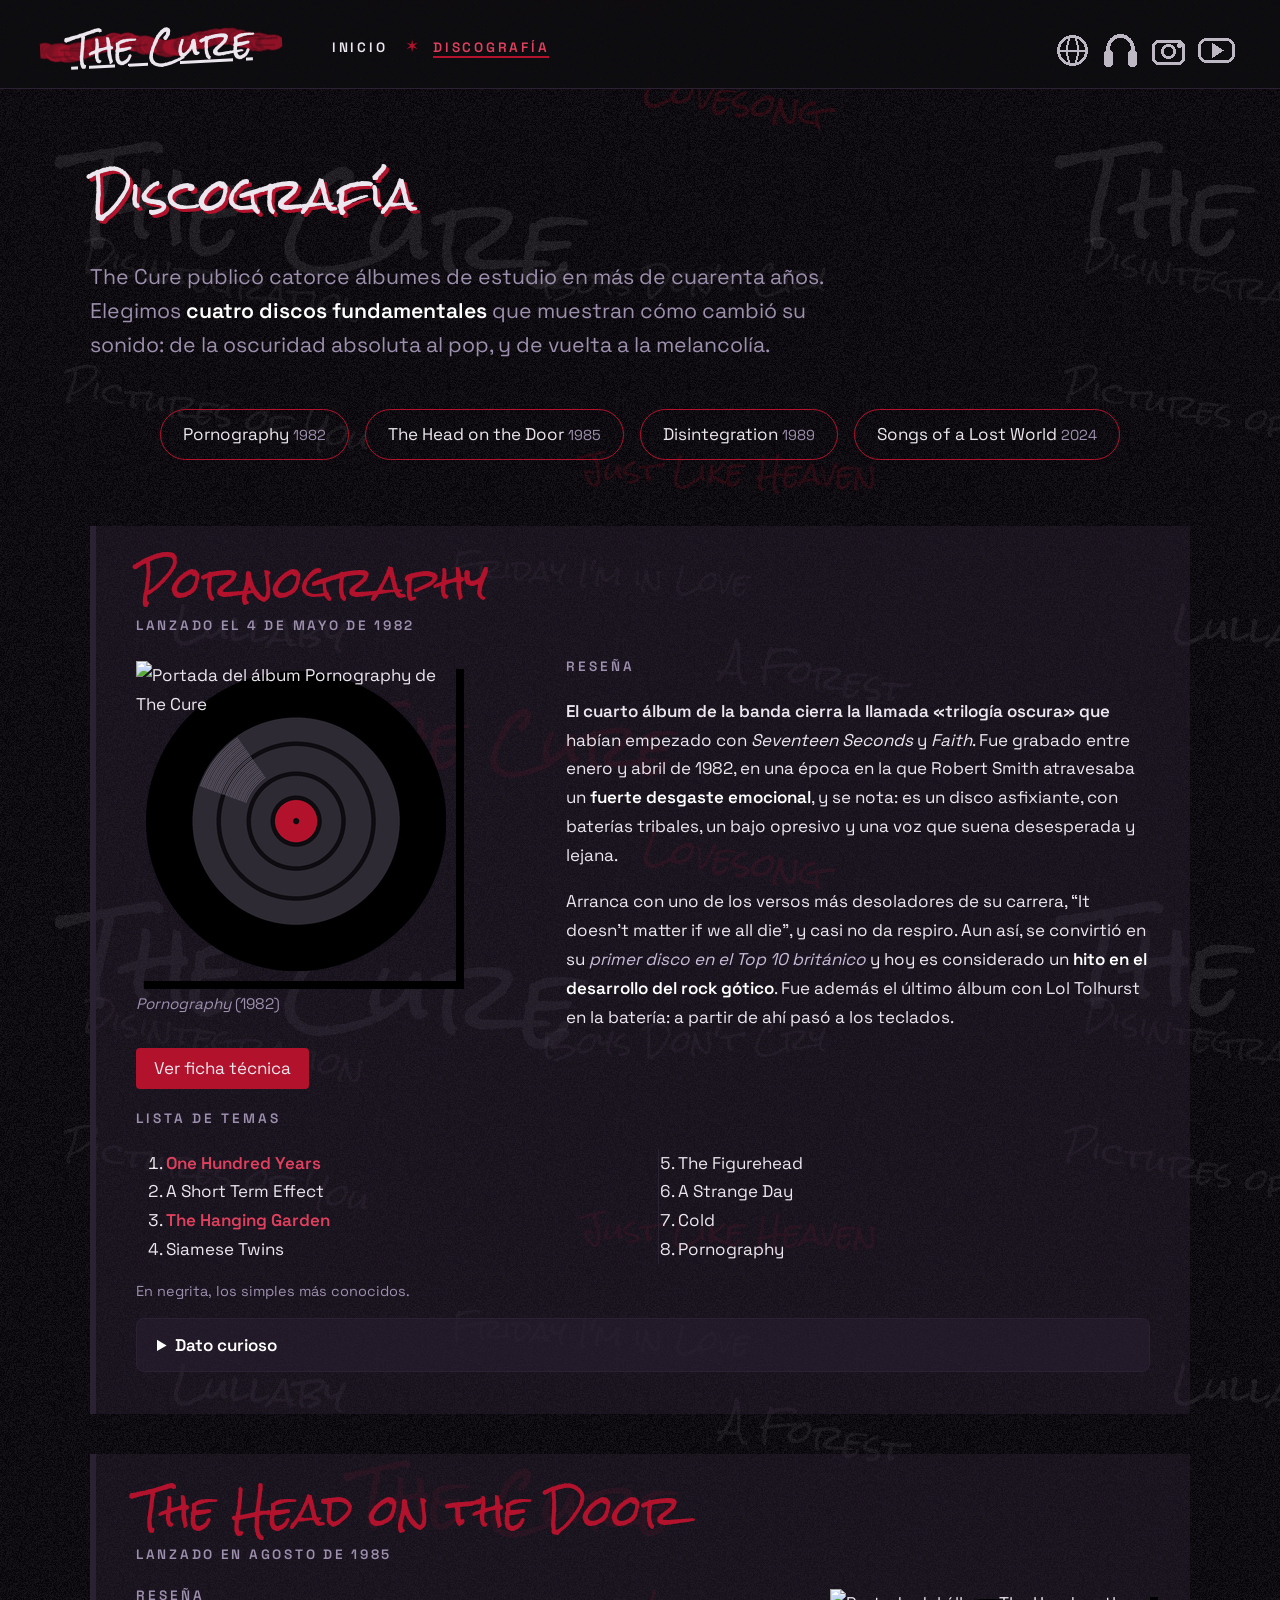
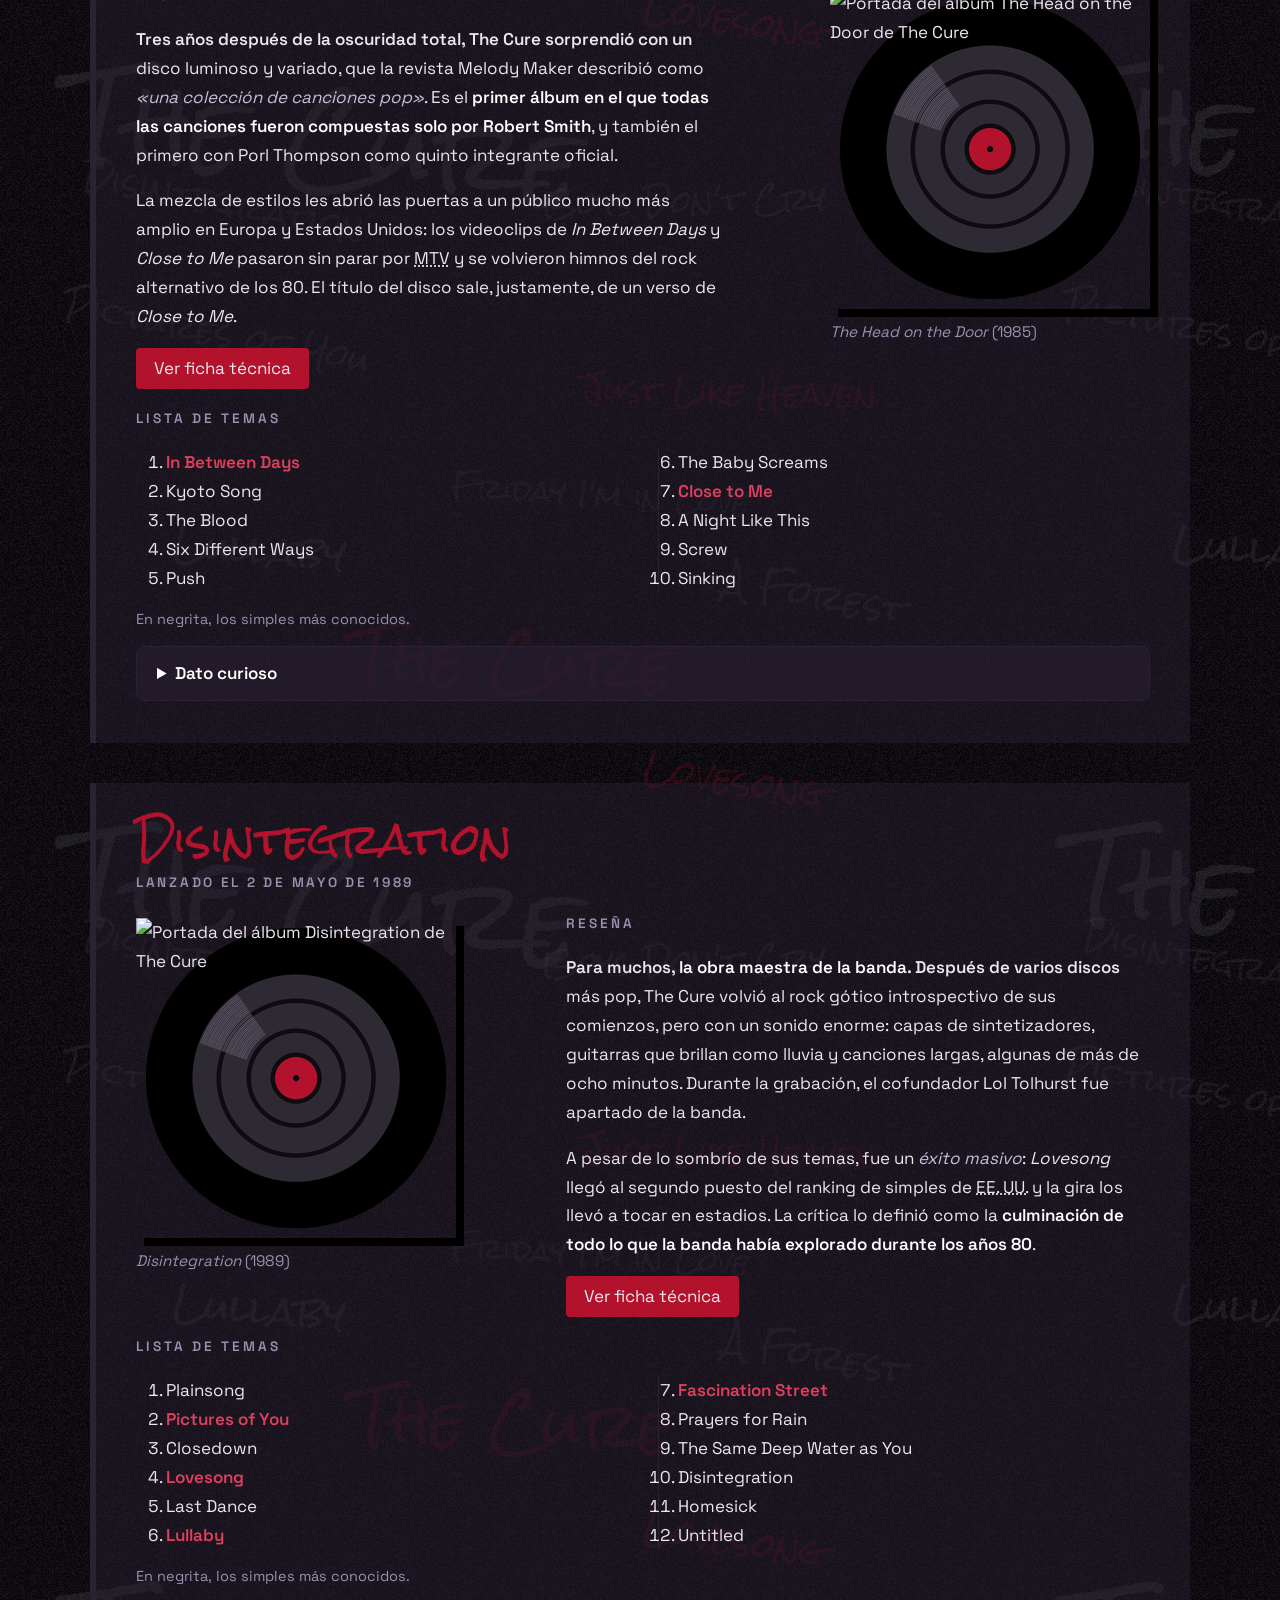
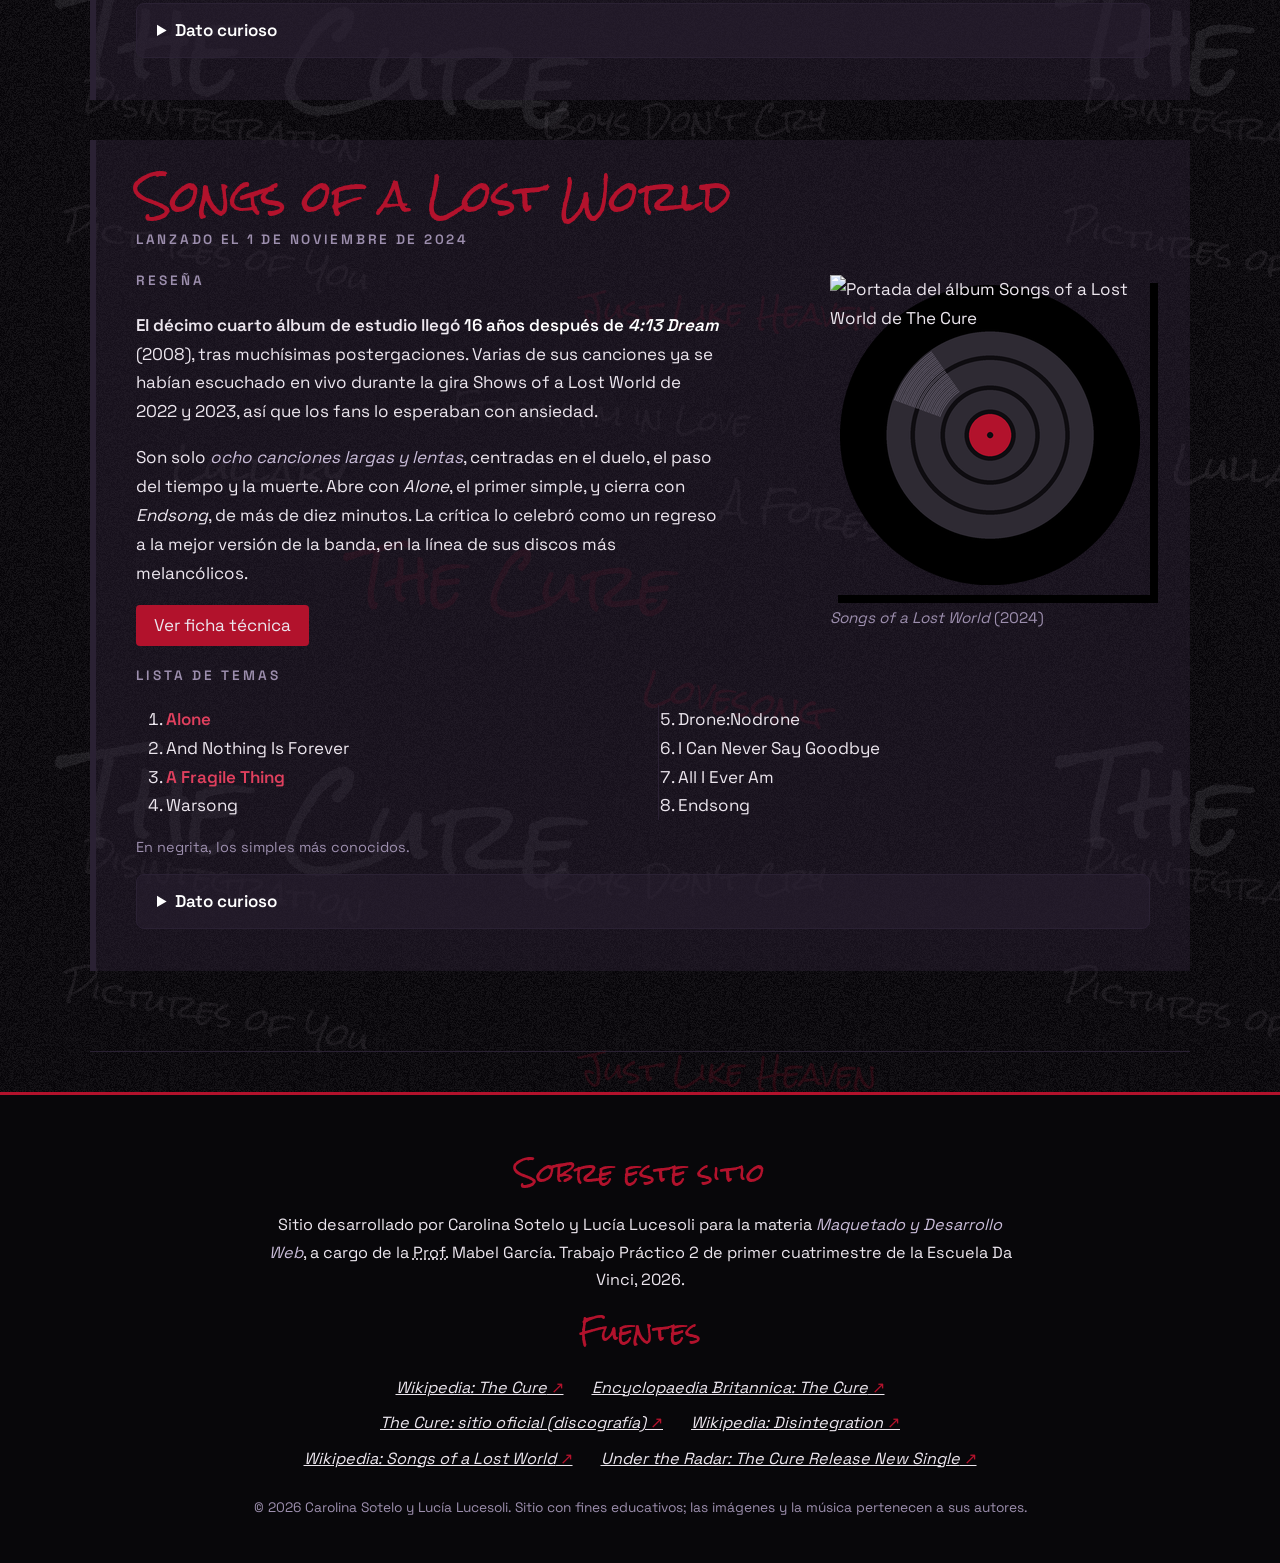
==== discografia.html @ 3499bd8f "Add files via upload" ====
<!DOCTYPE html>
<html lang="es">

<head>
	<meta charset="UTF-8">
	<meta name="viewport" content="width=device-width, initial-scale=1.0">
	<meta name="description"
		content="Discografía de The Cure: Pornography, The Head on the Door, Disintegration y Songs of a Lost World, con reseñas, temas y fichas técnicas.">
	<title>The Cure | Discografía</title>
	<link rel="stylesheet" href="css/estilos.css">
</head>

<body>
	<!-- Encabezado: logo, menú y redes -->
	<header id="encabezado">
		<h1><span lang="en"><a href="index.html">The Cure</a></span></h1>
		<nav>
			<ul>
				<li><a href="index.html">Inicio</a></li>
				<li><a href="discografia.html" class="activo">Discografía</a></li>
			</ul>
		</nav>
		<ul class="redes">
			<li><a href="https://www.thecure.com/" target="_blank" title="Sitio oficial de The Cure">Sitio oficial</a>
			</li>
			<li><a href="https://open.spotify.com/artist/7bu3H8JO7d0UbMoVzbo70s" target="_blank"
					title="The Cure en Spotify">Spotify</a></li>
			<li><a href="https://www.instagram.com/thecure/" target="_blank" title="The Cure en Instagram">Instagram</a>
			</li>
			<li><a href="https://www.youtube.com/@thecure" target="_blank" title="The Cure en YouTube">YouTube</a></li>
		</ul>
	</header>

	<main>
		<section id="discografia">
			<h2>Discografía</h2>
			<p class="bajada"><span lang="en">The Cure</span> publicó catorce álbumes de estudio en más de cuarenta
				años. Elegimos <strong>cuatro discos fundamentales</strong> que muestran cómo cambió su sonido: de la
				oscuridad absoluta al pop, y de vuelta a la melancolía.</p>
			<!-- Menú de anclas a cada disco -->
			<nav class="menu-discos">
				<ul>
					<li><a href="#pornography"><span lang="en">Pornography</span> <span class="anio">1982</span></a>
					</li>
					<li><a href="#head-on-the-door"><span lang="en">The Head on the Door</span> <span
								class="anio">1985</span></a></li>
					<li><a href="#disintegration"><span lang="en">Disintegration</span> <span
								class="anio">1989</span></a></li>
					<li><a href="#songs-of-a-lost-world"><span lang="en">Songs of a Lost World</span> <span
								class="anio">2024</span></a></li>
				</ul>
			</nav>
			<!-- Disco: Pornography -->
			<article id="pornography" class="disco">
				<h3 lang="en">Pornography</h3>
				<p class="lanzamiento">Lanzado el 4 de mayo de 1982</p>
				<figure class="portada">
					<img src="" width="320" height="320" alt="Portada del álbum Pornography de The Cure">
					<figcaption><cite lang="en">Pornography</cite> (1982)</figcaption>
				</figure>
				<section class="resena">
					<h4>Reseña</h4>
					<p>El cuarto álbum de la banda cierra la llamada «trilogía oscura» que habían empezado con <cite
							lang="en">Seventeen Seconds</cite> y <cite lang="en">Faith</cite>. Fue grabado entre enero y
						abril de 1982, en una época en la que Robert Smith atravesaba un <strong>fuerte desgaste
							emocional</strong>, y se nota: es un disco asfixiante, con baterías tribales, un bajo
						opresivo y una voz que suena desesperada y lejana.</p>
					<p>Arranca con uno de los versos más desoladores de su carrera, <q lang="en">It doesn't matter if we
							all die</q>, y casi no da respiro. Aun así, se convirtió en su <em>primer disco en el Top 10
							británico</em> y hoy es considerado un <strong>hito en el desarrollo del rock
							gótico</strong>. Fue además el último álbum con Lol Tolhurst en la batería: a partir de ahí
						pasó a los teclados.</p>
					<p class="ver-ficha"><a href="#ficha-pornography">Ver ficha técnica</a></p>
				</section>
				<section class="temas">
					<h4>Lista de temas</h4>
					<ol>
						<li lang="en"><strong>One Hundred Years</strong></li>
						<li lang="en">A Short Term Effect</li>
						<li lang="en"><strong>The Hanging Garden</strong></li>
						<li lang="en">Siamese Twins</li>
						<li lang="en">The Figurehead</li>
						<li lang="en">A Strange Day</li>
						<li lang="en">Cold</li>
						<li lang="en">Pornography</li>
					</ol>
					<p class="nota">En negrita, los simples más conocidos.</p>
				</section>
				<details>
					<summary>Dato curioso</summary>
					<p>El disco se presentó con el simple doble «The Hanging Garden» / «One Hundred Years», dos
						canciones que siguen siendo infaltables en sus shows.</p>
				</details>
				<div class="modal" id="ficha-pornography">
					<section class="modal-caja">
						<h4>Ficha técnica de <cite lang="en">Pornography</cite></h4>
						<dl>
							<dt>Lanzamiento</dt>
							<dd>4 de mayo de 1982</dd>
							<dt>Sello</dt>
							<dd>Fiction Records</dd>
							<dt>Producción</dt>
							<dd>Phil Thornalley y The Cure</dd>
							<dt>Grabación</dt>
							<dd>RAK Studios, Londres</dd>
							<dt>Duración</dt>
							<dd>43:30 minutos</dd>
							<dt>Repercusión</dt>
							<dd>Puesto 8 en el ranking de álbumes del <abbr title="United Kingdom" lang="en">UK</abbr>
							</dd>
						</dl>
						<p><a href="#pornography" class="cerrar" title="Cerrar ficha técnica">Cerrar</a></p>
					</section>
				</div>
			</article>
			<!-- Disco: The Head on the Door -->
			<article id="head-on-the-door" class="disco">
				<h3 lang="en">The Head on the Door</h3>
				<p class="lanzamiento">Lanzado en agosto de 1985</p>
				<figure class="portada">
					<img src="" width="320" height="320" alt="Portada del álbum The Head on the Door de The Cure">
					<figcaption><cite lang="en">The Head on the Door</cite> (1985)</figcaption>
				</figure>
				<section class="resena">
					<h4>Reseña</h4>
					<p>Tres años después de la oscuridad total, <span lang="en">The Cure</span> sorprendió con un disco
						luminoso y variado, que la revista <span lang="en">Melody Maker</span> describió como <em>«una
							colección de canciones pop»</em>. Es el <strong>primer álbum en el que todas las canciones
							fueron compuestas solo por Robert Smith</strong>, y también el primero con Porl Thompson
						como quinto integrante oficial.</p>
					<p>La mezcla de estilos les abrió las puertas a un público mucho más amplio en Europa y Estados
						Unidos: los videoclips de <cite lang="en">In Between Days</cite> y <cite lang="en">Close to
							Me</cite> pasaron sin parar por <abbr title="Music Television" lang="en">MTV</abbr> y se
						volvieron himnos del rock alternativo de los 80. El título del disco sale, justamente, de un
						verso de <cite lang="en">Close to Me</cite>.</p>
					<p class="ver-ficha"><a href="#ficha-head-on-the-door">Ver ficha técnica</a></p>
				</section>
				<section class="temas">
					<h4>Lista de temas</h4>
					<ol>
						<li lang="en"><strong>In Between Days</strong></li>
						<li lang="en">Kyoto Song</li>
						<li lang="en">The Blood</li>
						<li lang="en">Six Different Ways</li>
						<li lang="en">Push</li>
						<li lang="en">The Baby Screams</li>
						<li lang="en"><strong>Close to Me</strong></li>
						<li lang="en">A Night Like This</li>
						<li lang="en">Screw</li>
						<li lang="en">Sinking</li>
					</ol>
					<p class="nota">En negrita, los simples más conocidos.</p>
				</section>
				<details>
					<summary>Dato curioso</summary>
					<p>En «A Night Like This» se luce un solo de saxofón grabado por Ron Howe, de la banda Fools Dance.
					</p>
				</details>
				<div class="modal" id="ficha-head-on-the-door">
					<section class="modal-caja">
						<h4>Ficha técnica de <cite lang="en">The Head on the Door</cite></h4>
						<dl>
							<dt>Lanzamiento</dt>
							<dd>agosto de 1985</dd>
							<dt>Sello</dt>
							<dd>Fiction Records (<abbr title="United Kingdom" lang="en">UK</abbr>) / Elektra (<abbr
									title="Estados Unidos">EE. UU.</abbr>)</dd>
							<dt>Producción</dt>
							<dd>Robert Smith y David M. Allen</dd>
							<dt>Grabación</dt>
							<dd>Angel Recording Studios, Londres</dd>
							<dt>Duración</dt>
							<dd>37:46 minutos</dd>
							<dt>Repercusión</dt>
							<dd>Puesto 7 en el ranking de álbumes del <abbr title="United Kingdom" lang="en">UK</abbr>
							</dd>
						</dl>
						<p><a href="#head-on-the-door" class="cerrar" title="Cerrar ficha técnica">Cerrar</a></p>
					</section>
				</div>
			</article>
			<!-- Disco: Disintegration -->
			<article id="disintegration" class="disco">
				<h3 lang="en">Disintegration</h3>
				<p class="lanzamiento">Lanzado el 2 de mayo de 1989</p>
				<figure class="portada">
					<img src=" " width="320" height="320" alt="Portada del álbum Disintegration de The Cure">
					<figcaption><cite lang="en">Disintegration</cite> (1989)</figcaption>
				</figure>
				<section class="resena">
					<h4>Reseña</h4>
					<p>Para muchos, <strong>la obra maestra de la banda</strong>. Después de varios discos más pop,
						<span lang="en">The Cure</span> volvió al rock gótico introspectivo de sus comienzos, pero con
						un sonido enorme: capas de sintetizadores, guitarras que brillan como lluvia y canciones largas,
						algunas de más de ocho minutos. Durante la grabación, el cofundador Lol Tolhurst fue apartado de
						la banda.
					</p>
					<p>A pesar de lo sombrío de sus temas, fue un <em>éxito masivo</em>: <cite lang="en">Lovesong</cite>
						llegó al segundo puesto del ranking de simples de <abbr title="Estados Unidos">EE. UU.</abbr> y
						la gira los llevó a tocar en estadios. La crítica lo definió como la <strong>culminación de todo
							lo que la banda había explorado durante los años 80</strong>.</p>
					<p class="ver-ficha"><a href="#ficha-disintegration">Ver ficha técnica</a></p>
				</section>
				<section class="temas">
					<h4>Lista de temas</h4>
					<ol>
						<li lang="en">Plainsong</li>
						<li lang="en"><strong>Pictures of You</strong></li>
						<li lang="en">Closedown</li>
						<li lang="en"><strong>Lovesong</strong></li>
						<li lang="en">Last Dance</li>
						<li lang="en"><strong>Lullaby</strong></li>
						<li lang="en"><strong>Fascination Street</strong></li>
						<li lang="en">Prayers for Rain</li>
						<li lang="en">The Same Deep Water as You</li>
						<li lang="en">Disintegration</li>
						<li lang="en">Homesick</li>
						<li lang="en">Untitled</li>
					</ol>
					<p class="nota">En negrita, los simples más conocidos.</p>
				</section>
				<details>
					<summary>Dato curioso</summary>
					<p>En un capítulo de South Park, el personaje de Kyle le dice a Robert Smith que Disintegration es
						«el mejor disco de la historia».</p>
				</details>
				<div class="modal" id="ficha-disintegration">
					<section class="modal-caja">
						<h4>Ficha técnica de <cite lang="en">Disintegration</cite></h4>
						<dl>
							<dt>Lanzamiento</dt>
							<dd>2 de mayo de 1989</dd>
							<dt>Sello</dt>
							<dd>Fiction Records / Elektra</dd>
							<dt>Producción</dt>
							<dd>Robert Smith y David M. Allen</dd>
							<dt>Grabación</dt>
							<dd>Hookend Recording Studios, Checkendon (Oxfordshire)</dd>
							<dt>Duración</dt>
							<dd>71:45 minutos</dd>
							<dt>Repercusión</dt>
							<dd>Puesto 3 en el <abbr title="United Kingdom" lang="en">UK</abbr> y 12 en <abbr
									title="Estados Unidos">EE. UU.</abbr></dd>
						</dl>
						<p><a href="#disintegration" class="cerrar" title="Cerrar ficha técnica">Cerrar</a></p>
					</section>
				</div>
			</article>
			<!-- Disco: Songs of a Lost World -->
			<article id="songs-of-a-lost-world" class="disco">
				<h3 lang="en">Songs of a Lost World</h3>
				<p class="lanzamiento">Lanzado el 1 de noviembre de 2024</p>
				<figure class="portada">
					<img src=" " width="320" height="320" alt="Portada del álbum Songs of a Lost World de The Cure">
					<figcaption><cite lang="en">Songs of a Lost World</cite> (2024)</figcaption>
				</figure>
				<section class="resena">
					<h4>Reseña</h4>
					<p>El décimo cuarto álbum de estudio llegó <strong>16 años después de <cite lang="en">4:13
								Dream</cite></strong> (2008), tras muchísimas postergaciones. Varias de sus canciones ya
						se habían escuchado en vivo durante la gira <span lang="en">Shows of a Lost World</span> de 2022
						y 2023, así que los fans lo esperaban con ansiedad.</p>
					<p>Son solo <em>ocho canciones largas y lentas</em>, centradas en el duelo, el paso del tiempo y la
						muerte. Abre con <cite lang="en">Alone</cite>, el primer simple, y cierra con <cite
							lang="en">Endsong</cite>, de más de diez minutos. La crítica lo celebró como un regreso a la
						mejor versión de la banda, en la línea de sus discos más melancólicos.</p>
					<p class="ver-ficha"><a href="#ficha-songs-of-a-lost-world">Ver ficha técnica</a></p>
				</section>
				<section class="temas">
					<h4>Lista de temas</h4>
					<ol>
						<li lang="en"><strong>Alone</strong></li>
						<li lang="en">And Nothing Is Forever</li>
						<li lang="en"><strong>A Fragile Thing</strong></li>
						<li lang="en">Warsong</li>
						<li lang="en">Drone:Nodrone</li>
						<li lang="en">I Can Never Say Goodbye</li>
						<li lang="en">All I Ever Am</li>
						<li lang="en">Endsong</li>
					</ol>
					<p class="nota">En negrita, los simples más conocidos.</p>
				</section>
				<details>
					<summary>Dato curioso</summary>
					<p>La portada muestra «Bagatelle», una escultura de 1975 del artista esloveno Janez Pirnat, en un
						diseño de Andy Vella, colaborador histórico de la banda.</p>
				</details>
				<div class="modal" id="ficha-songs-of-a-lost-world">
					<section class="modal-caja">
						<h4>Ficha técnica de <cite lang="en">Songs of a Lost World</cite></h4>
						<dl>
							<dt>Lanzamiento</dt>
							<dd>1 de noviembre de 2024</dd>
							<dt>Sello</dt>
							<dd>Fiction / Polydor / Capitol</dd>
							<dt>Producción</dt>
							<dd>Robert Smith y Paul Corkett</dd>
							<dt>Grabación</dt>
							<dd>Rockfield Studios, Gales</dd>
							<dt>Duración</dt>
							<dd>49:22 minutos</dd>
							<dt>Repercusión</dt>
							<dd>Su primer disco de canciones nuevas en 16 años</dd>
						</dl>
						<p><a href="#songs-of-a-lost-world" class="cerrar" title="Cerrar ficha técnica">Cerrar</a></p>
					</section>
				</div>
			</article>
		</section>
	</main>

	<!-- Pie: créditos y fuentes -->
	<footer id="pie">
		<section class="creditos">
			<h2>Sobre este sitio</h2>
			<p>Sitio desarrollado por Carolina Sotelo y Lucía Lucesoli para la materia <em>Maquetado y Desarrollo
					Web</em>, a cargo de la <abbr title="profesora">Prof.</abbr> Mabel García. Trabajo Práctico 2 de
				primer cuatrimestre de la Escuela Da Vinci, 2026.</p>
		</section>
		<section class="fuentes">
			<h2>Fuentes</h2>
			<ul>
				<li><a href="https://en.wikipedia.org/wiki/The_Cure" target="_blank"><cite>Wikipedia: The
							Cure</cite></a></li>
				<li><a href="https://www.britannica.com/topic/the-Cure" target="_blank"><cite>Encyclopaedia Britannica:
							The Cure</cite></a></li>
				<li><a href="https://www.thecure.com/" target="_blank"><cite>The Cure: sitio oficial
							(discografía)</cite></a></li>
				<li><a href="https://en.wikipedia.org/wiki/Disintegration_(The_Cure_album)"
						target="_blank"><cite>Wikipedia: Disintegration</cite></a></li>
				<li><a href="https://en.wikipedia.org/wiki/Songs_of_a_Lost_World" target="_blank"><cite>Wikipedia: Songs
							of a Lost World</cite></a></li>
				<li><a href="https://www.undertheradarmag.com/news/the_cure_release_new_single_a_fragile_thing"
						target="_blank"><cite>Under the Radar: The Cure Release New Single</cite></a></li>
			</ul>
		</section>
		<p class="copy">&copy; 2026 Carolina Sotelo y Lucía Lucesoli. Sitio con fines educativos; las imágenes y la
			música pertenecen a sus autores.</p>
	</footer>
</body>

</html>
---- css/estilos.css ----
/* ==========================================================
   TP2 - The Cure | Maquetado y Desarrollo Web - Da Vinci 2026
   Paleta: negro humo #0e0c10 | hueso #ece6ee | labial #b2122c
           lavanda gris #9d8fae | tinta violeta #2a2133
   ========================================================== */

/* ---------- Tipografías embebidas ----------
   Rock Salt: logo y títulos
   Space Grotesk: textos, menú y pie
*/
@font-face {
	font-family: "Rock Salt";
	src: url("fuentes/rock-salt.woff2") format("woff2"),
	     url("fuentes/rock-salt.woff") format("woff"),
	     url("fuentes/rock-salt.ttf") format("truetype");
	font-weight: 400;
	font-style: normal;
}

@font-face {
	font-family: "Space Grotesk";
	src: url("fuentes/space-grotesk-400.woff2") format("woff2"),
	     url("fuentes/space-grotesk-400.woff") format("woff"),
	     url("fuentes/space-grotesk-400.ttf") format("truetype");
	font-weight: 400;
	font-style: normal;
}
@font-face {
	font-family: "Space Grotesk";
	src: url("fuentes/space-grotesk-600.woff2") format("woff2"),
	     url("fuentes/space-grotesk-600.woff") format("woff"),
	     url("fuentes/space-grotesk-600.ttf") format("truetype");
	font-weight: 600;
	font-style: normal;
}

/* ---------- Base ---------- */
body {
	margin: 0;
	/* Fondos múltiples: el collage manuscrito de la banda encima de la textura de grano */
	background: url("../img/fondo-the-cure.png"), url("../img/textura-grano.png") #0e0c10;
	color: #ece6ee;
	font-family: "Space Grotesk", Arial, Helvetica, sans-serif;
	font-size: 17px;
	line-height: 1.7;
}
h1, h2, h3 {
	font-family: "Rock Salt", "Comic Sans MS", cursive;
	font-weight: 400;
	line-height: 1.3;
}
h2 {
	font-size: 2.6em;
	color: #ece6ee;
	text-shadow: 3px 3px 0 #b2122c;
}
h3 {
	font-size: 1.55em;
	color: #b2122c;
}
h4 {
	font-size: 0.8em;
	font-weight: 600;
	letter-spacing: 0.22em;
	text-transform: uppercase;
	color: #9d8fae;
}
a {
	color: #ece6ee;
	transition: color 0.3s;
}
a:hover,
a:focus {
	color: #e0405e;
}
abbr {
	cursor: help;
}
/* Cursor temático: una púa de guitarra en los vínculos */
a,
summary {
	cursor: url("../img/cursores/pua.png") 2 2, pointer;
}
strong {
	font-weight: 600;
	color: #ffffff;
}
em {
	color: #c9bcd8;
}
cite {
	font-style: italic;
}

/* ---------- Encabezado ---------- */
#encabezado {
	display: flow-root;
	padding: 10px 40px;
	background-color: rgba(14, 12, 16, 0.92);
	border-bottom: 1px solid #2a2133;
}
#encabezado h1 {
	float: left;
	margin: 0;
	padding: 14px 30px 10px;
	font-size: 2em;
	transform: rotate(-3deg);
	background: url("../img/trazo-labial.png") center center / 100% 70% no-repeat;
}
#encabezado nav {
	float: left;
	margin: 22px 0 0 50px;
}
#encabezado nav ul,
.redes {
	margin: 0;
	padding: 0;
	list-style: none;
}
#encabezado nav li {
	display: inline-block;
}
#encabezado nav li:not(:first-child)::before {
	content: "\2736";
	margin: 0 14px;
	color: #b2122c;
}
#encabezado nav a {
	text-decoration: none;
	font-size: 0.8em;
	font-weight: 600;
	letter-spacing: 0.2em;
	text-transform: uppercase;
}
#encabezado nav .activo {
	color: #e0405e;
	border-bottom: 2px solid #b2122c;
}

/* Iconos de redes: sprite con background-position */
.redes {
	float: right;
	margin-top: 16px;
	font-size: 0;
}
.redes li {
	display: inline-block;
}
.redes a {
	display: inline-block;
	width: 48px;
	height: 48px;
	font-size: 0;
	background: url("../img/sprite-redes.png") 0 0 no-repeat;
	transition: transform 0.3s;
}
.redes a:hover,
.redes a:focus {
	transform: translateY(-3px);
}
.redes a[href*="thecure.com"]:hover { background-position: 0 -48px; }
.redes a[href*="spotify"] { background-position: -48px 0; }
.redes a[href*="spotify"]:hover { background-position: -48px -48px; }
.redes a[href*="instagram"] { background-position: -96px 0; }
.redes a[href*="instagram"]:hover { background-position: -96px -48px; }
.redes a[href*="youtube"] { background-position: -144px 0; }
.redes a[href*="youtube"]:hover { background-position: -144px -48px; }

/* ---------- Estructura general ---------- */
main {
	display: block;
	width: 1100px;
	max-width: 92%;
	margin: 0 auto;
}
main > section,
main > aside {
	padding: 40px 0;
	border-bottom: 1px solid #2a2133;
}
.bajada {
	max-width: 760px;
	font-size: 1.25em;
	line-height: 1.6;
	color: #9d8fae;
}

/* ---------- Portada (home) ---------- */
#portada {
	display: flow-root;
	padding: 70px 0;
	background: linear-gradient(90deg, rgba(178, 18, 44, 0), rgba(178, 18, 44, 0.3) 30%, rgba(178, 18, 44, 0) 75%);
}
#portada h2 {
	float: left;
	width: 55%;
	margin: 0 0 20px;
	font-size: 3.45em;
	animation: parpadeo 6s infinite;
}
#portada > p {
	float: left;
	clear: left;
	width: 50%;
	font-size: 1.2em;
	line-height: 1.6;
}
.escuchar {
	float: right;
	width: 380px;
	padding: 18px;
	background-color: rgba(42, 33, 51, 0.8);
	border: 1px solid #b2122c;
	border-radius: 12px;
	transform: rotate(1.5deg);
	transition: transform 0.4s;
}
.escuchar:hover {
	transform: rotate(0);
}
.escuchar h3 {
	margin-top: 0;
}
iframe {
	display: block;
	max-width: 100%;
	border: 0;
	border-radius: 10px;
}
@keyframes parpadeo {
	0%, 92%, 100% { opacity: 1; }
	93% { opacity: 0.35; }
	95% { opacity: 1; }
	97% { opacity: 0.5; }
}

/* ---------- Biografía ---------- */
#biografia article {
	display: flow-root;
}
.foto-circular {
	float: right;
	margin: 0 0 20px 30px;
	shape-outside: circle(50%);
}
.foto-circular img {
	display: block;
	border-radius: 50%;
	border: 4px solid #b2122c;
	filter: grayscale(40%);
	transition: filter 0.5s;
}
.foto-circular img:hover {
	filter: grayscale(0%);
}
.foto-circular figcaption {
	text-align: center;
	font-style: italic;
	color: #9d8fae;
}
/* Letra capital editorial: el primer párrafo hijo directo del artículo */
#biografia article > p:first-of-type::first-letter {
	float: left;
	margin: 6px 12px 0 0;
	padding: 6px 14px;
	font-family: "Rock Salt", cursive;
	font-size: 3.9em;
	line-height: 1;
	color: #ffffff;
	background-color: #b2122c;
}
#biografia article > p:first-of-type::first-line {
	font-weight: 600;
	color: #ffffff;
}
blockquote {
	clear: both;
	position: relative;
	margin: 30px 60px 0;
	padding: 20px 50px;
	font-size: 1.35em;
	font-style: italic;
	line-height: 1.5;
	border-left: 4px solid #b2122c;
	background-color: rgba(42, 33, 51, 0.6);
	quotes: "“" "”";
}
blockquote p {
	display: inline;
}
blockquote::before,
blockquote::after {
	font-style: normal;
}
blockquote::before {
	content: open-quote;
	position: absolute;
	top: -10px;
	left: 12px;
	font-size: 3em;
	color: #b2122c;
}
blockquote::after {
	content: close-quote;
	font-size: 2em;
	line-height: 0;
	vertical-align: bottom;
	color: #b2122c;
}
.cita-fuente {
	margin: 8px 60px 30px;
	font-size: 0.9em;
	color: #9d8fae;
}

/* Línea de tiempo */
.hitos ol {
	padding: 0;
	list-style: none;
	border-left: 2px dashed #b2122c;
}
.hitos li {
	position: relative;
	margin-bottom: 14px;
	padding-left: 30px;
}
.hitos li::before {
	content: "";
	position: absolute;
	top: 12px;
	left: -8px;
	width: 14px;
	height: 14px;
	border-radius: 50%;
	background-color: #b2122c;
	transition: transform 0.3s;
}
.hitos li:hover::before {
	transform: scale(1.5);
}
.hitos .anio {
	display: inline-block;
	width: 70px;
	font-weight: 600;
	color: #e0405e;
}

/* Integrantes */
.integrantes dl {
	column-count: 2;
	column-gap: 50px;
}
.integrantes dt {
	font-weight: 600;
	font-size: 1.15em;
	color: #ffffff;
}
.integrantes dd {
	margin: 0 0 18px;
	padding-left: 14px;
	border-left: 2px solid #2a2133;
}

/* ---------- Género ---------- */
.columnas {
	column-count: 3;
	column-gap: 40px;
	column-rule: 1px dotted #b2122c;
}
.columnas h3 {
	column-span: all;
}
.columnas p {
	margin-top: 0;
}
.caracteristicas ul {
	padding-left: 0;
	list-style: none;
}
.caracteristicas li {
	padding: 8px 0 8px 34px;
	background: url("../img/trazo-labial.png") 0 50% / 22px 10px no-repeat;
}
.caracteristicas li:nth-of-type(odd) {
	background-color: rgba(42, 33, 51, 0.4);
}
.instrumentos dl {
	display: flow-root;
}
.instrumentos dt {
	float: left;
	clear: left;
	width: 230px;
	padding: 10px 0;
	font-weight: 600;
	color: #e0405e;
}
.instrumentos dd {
	margin: 0 0 0 250px;
	padding: 10px 0;
	border-bottom: 1px solid #2a2133;
}
#crawley iframe {
	margin-top: 20px;
	filter: grayscale(70%) contrast(1.1);
	transition: filter 0.5s;
}
#crawley iframe:hover {
	filter: none;
}

/* ---------- Curiosidades ---------- */
details {
	margin: 12px 0;
	padding: 12px 20px;
	border: 1px solid #2a2133;
	border-radius: 8px;
	background-color: rgba(42, 33, 51, 0.5);
}
summary {
	font-weight: 600;
	color: #ffffff;
}
details[open] {
	border-color: #b2122c;
}
details[open] summary {
	color: #e0405e;
}

/* ---------- Pie ---------- */
#pie {
	margin-top: 40px;
	padding: 40px 40px 30px;
	text-align: center;
	background-color: #08070a;
	border-top: 3px solid #b2122c;
	font-size: 0.95em;
}
#pie section {
	width: 760px;
	max-width: 100%;
	margin: 0 auto 20px;
}
#pie ul {
	margin: 0;
	padding: 0;
	list-style: none;
}
#pie li {
	display: inline-block;
	margin: 4px 12px;
}
#pie h2 {
	font-size: 1.6em;
	text-shadow: none;
	color: #b2122c;
}
#pie .copy {
	font-size: 0.85em;
	color: #9d8fae;
}
#pie a[href^="http"]::after {
	content: " \2197";
	color: #b2122c;
}

/* ==========================================================
   Discografía
   ========================================================== */
.menu-discos {
	padding: 20px 0;
	text-align: center;
}
.menu-discos ul {
	margin: 0;
	padding: 0;
	list-style: none;
}
.menu-discos li {
	display: inline-block;
	margin: 6px;
}
.menu-discos a {
	display: inline-block;
	padding: 10px 22px;
	text-decoration: none;
	border: 1px solid #b2122c;
	border-radius: 30px;
	transition: background-color 0.3s, color 0.3s;
}
.menu-discos a:hover,
.menu-discos a:focus {
	background-color: #b2122c;
	color: #ffffff;
}
.menu-discos .anio {
	color: #9d8fae;
	font-size: 0.85em;
}
.menu-discos a:hover .anio {
	color: #ece6ee;
}

.disco {
	display: flow-root;
	position: relative;
	margin: 40px 0;
	padding: 30px 40px;
	background-color: rgba(42, 33, 51, 0.45);
	border-left: 6px solid #2a2133;
	transition: border-color 0.5s, background-color 0.5s;
}
/* El disco elegido en el menú de anclas se resalta */
.disco:target {
	border-left-color: #b2122c;
	background-color: rgba(178, 18, 44, 0.12);
}
.disco h3 {
	margin: 0;
	font-size: 2.45em;
}
.lanzamiento {
	margin-top: 4px;
	font-size: 0.8em;
	font-weight: 600;
	letter-spacing: 0.2em;
	text-transform: uppercase;
	color: #9d8fae;
}

/* Portada con vinilo que asoma al pasar el mouse */
.portada {
	position: relative;
	z-index: 0;
	float: left;
	width: 320px;
	margin: 10px 110px 20px 0;
}
.portada::before {
	content: "";
	position: absolute;
	top: 10px;
	left: 10px;
	z-index: -1;
	width: 300px;
	height: 300px;
	background: url("../img/vinilo.png") no-repeat;
	transition: transform 0.6s ease-out;
}
.portada:hover::before {
	transform: translateX(95px) rotate(180deg);
}
.portada img {
	display: block;
	box-shadow: 8px 8px 0 #000000;
}
.portada figcaption {
	margin-top: 10px;
	font-size: 0.9em;
	color: #9d8fae;
}
/* Los discos pares invierten el layout */
.disco:nth-of-type(even) .portada {
	float: right;
	margin: 10px 0 20px 110px;
}
.disco:nth-of-type(even) .portada::before {
	left: auto;
	right: 10px;
}
.disco:nth-of-type(even) .portada:hover::before {
	transform: translateX(-95px) rotate(-180deg);
}
.resena p:first-of-type::first-line {
	font-weight: 600;
}
.ver-ficha a {
	display: inline-block;
	padding: 6px 18px;
	text-decoration: none;
	background-color: #b2122c;
	border-radius: 4px;
	transition: background-color 0.3s;
}
.ver-ficha a:hover,
.ver-ficha a:focus {
	background-color: #e0405e;
	color: #ffffff;
}
.temas {
	clear: both;
}
.temas ol {
	column-count: 2;
	column-gap: 40px;
	column-rule: 1px solid #2a2133;
	margin: 0;
	padding-left: 30px;
}
.temas li strong {
	color: #e0405e;
}
.nota {
	font-size: 0.85em;
	color: #9d8fae;
}

/* Ventana modal con :target (ficha técnica) */
.modal {
	display: none;
	position: fixed;
	top: 0;
	left: 0;
	z-index: 50;
	width: 100%;
	height: 100%;
	background-color: rgba(8, 7, 10, 0.85);
}
.modal:target {
	display: block;
	animation: aparecer 0.4s ease-out;
}
.modal-caja {
	position: relative;
	width: 560px;
	max-width: 85%;
	margin: 90px auto 0;
	padding: 30px 40px;
	background: #1a1520 url("../img/textura-grano.png");
	border: 2px solid #b2122c;
	border-radius: 10px;
	box-shadow: 0 0 40px rgba(178, 18, 44, 0.4);
}
.modal-caja h4 {
	margin-top: 0;
	color: #ece6ee;
}
.modal-caja dt {
	float: left;
	clear: left;
	width: 130px;
	font-weight: 600;
	color: #e0405e;
}
.modal-caja dd {
	margin: 0 0 8px 140px;
}
.cerrar {
	position: absolute;
	top: 10px;
	right: 14px;
	width: 34px;
	height: 34px;
	font-size: 0;
	text-decoration: none;
	border-radius: 50%;
	background-color: #b2122c;
}
.cerrar::before {
	content: "\2715";
	display: block;
	font-size: 18px;
	line-height: 34px;
	text-align: center;
	color: #ffffff;
}
.cerrar:hover {
	background-color: #e0405e;
}
@keyframes aparecer {
	from { opacity: 0; }
	to { opacity: 1; }
}
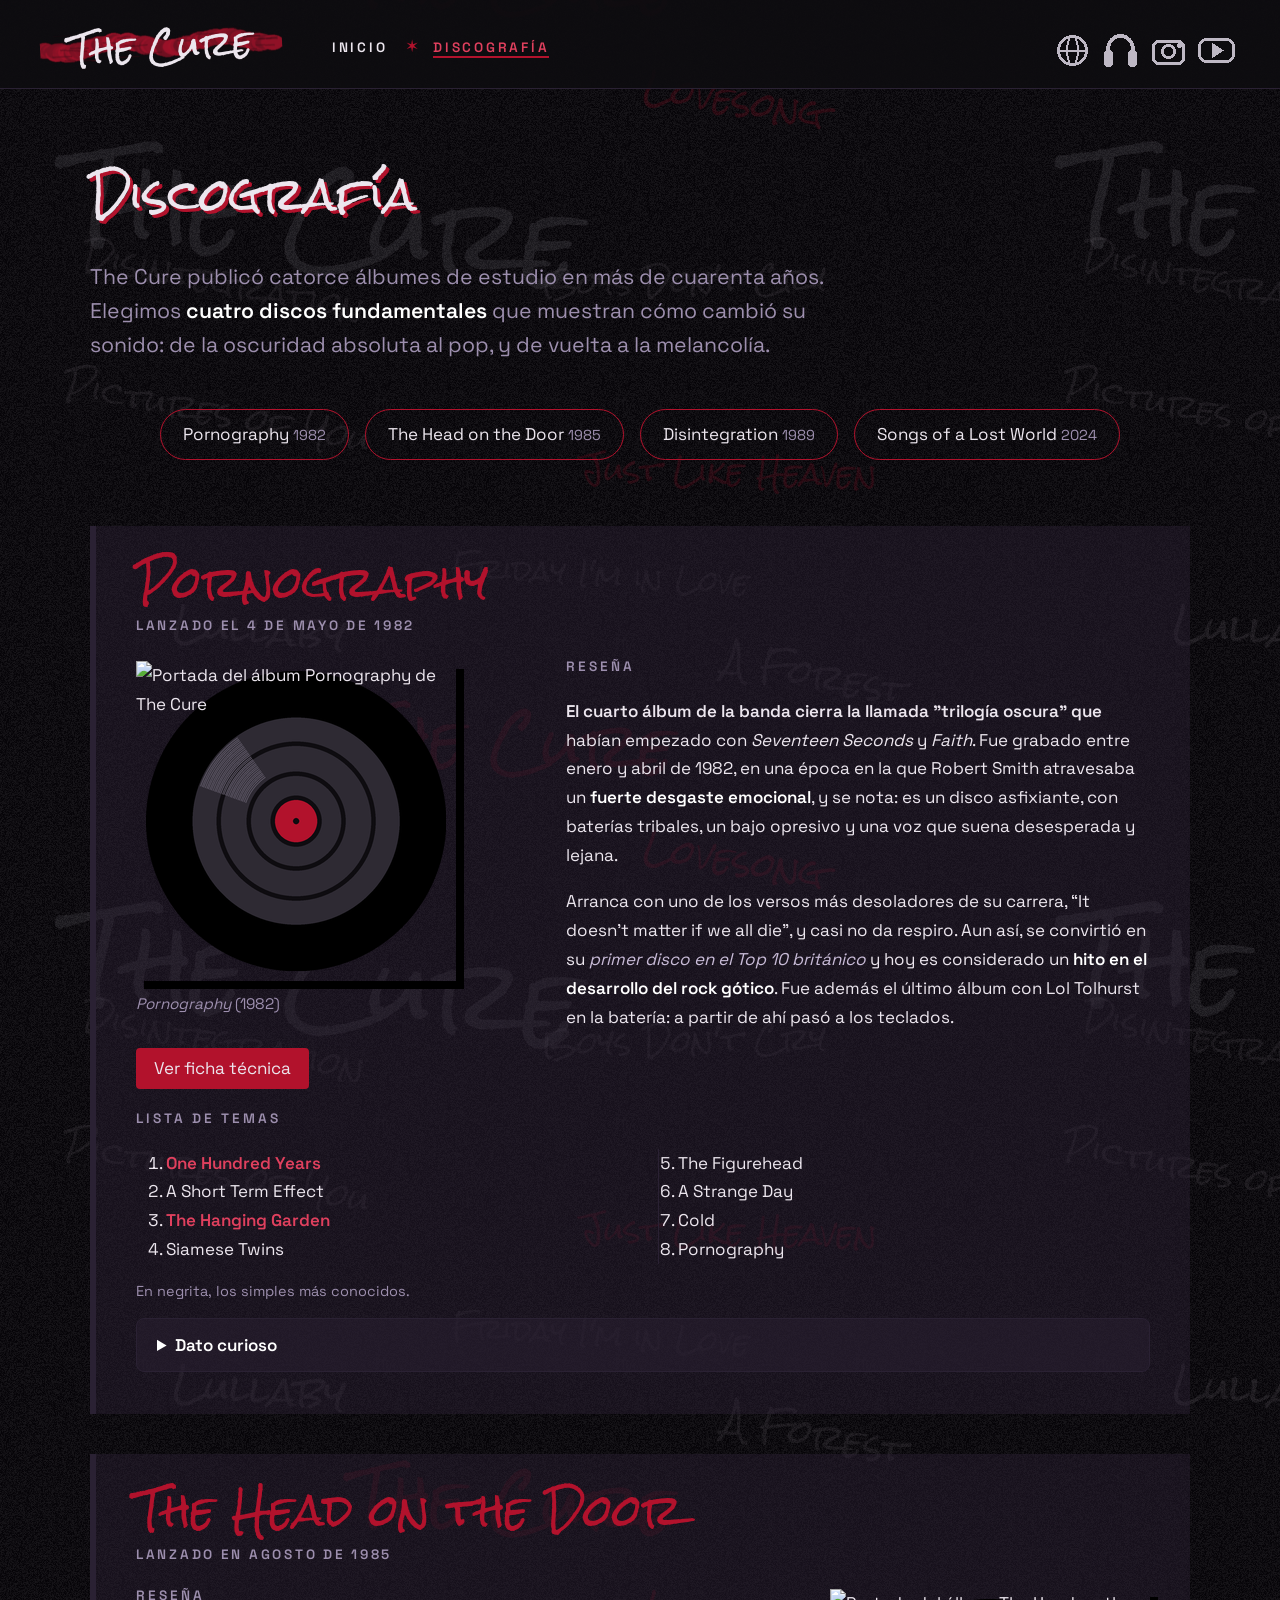
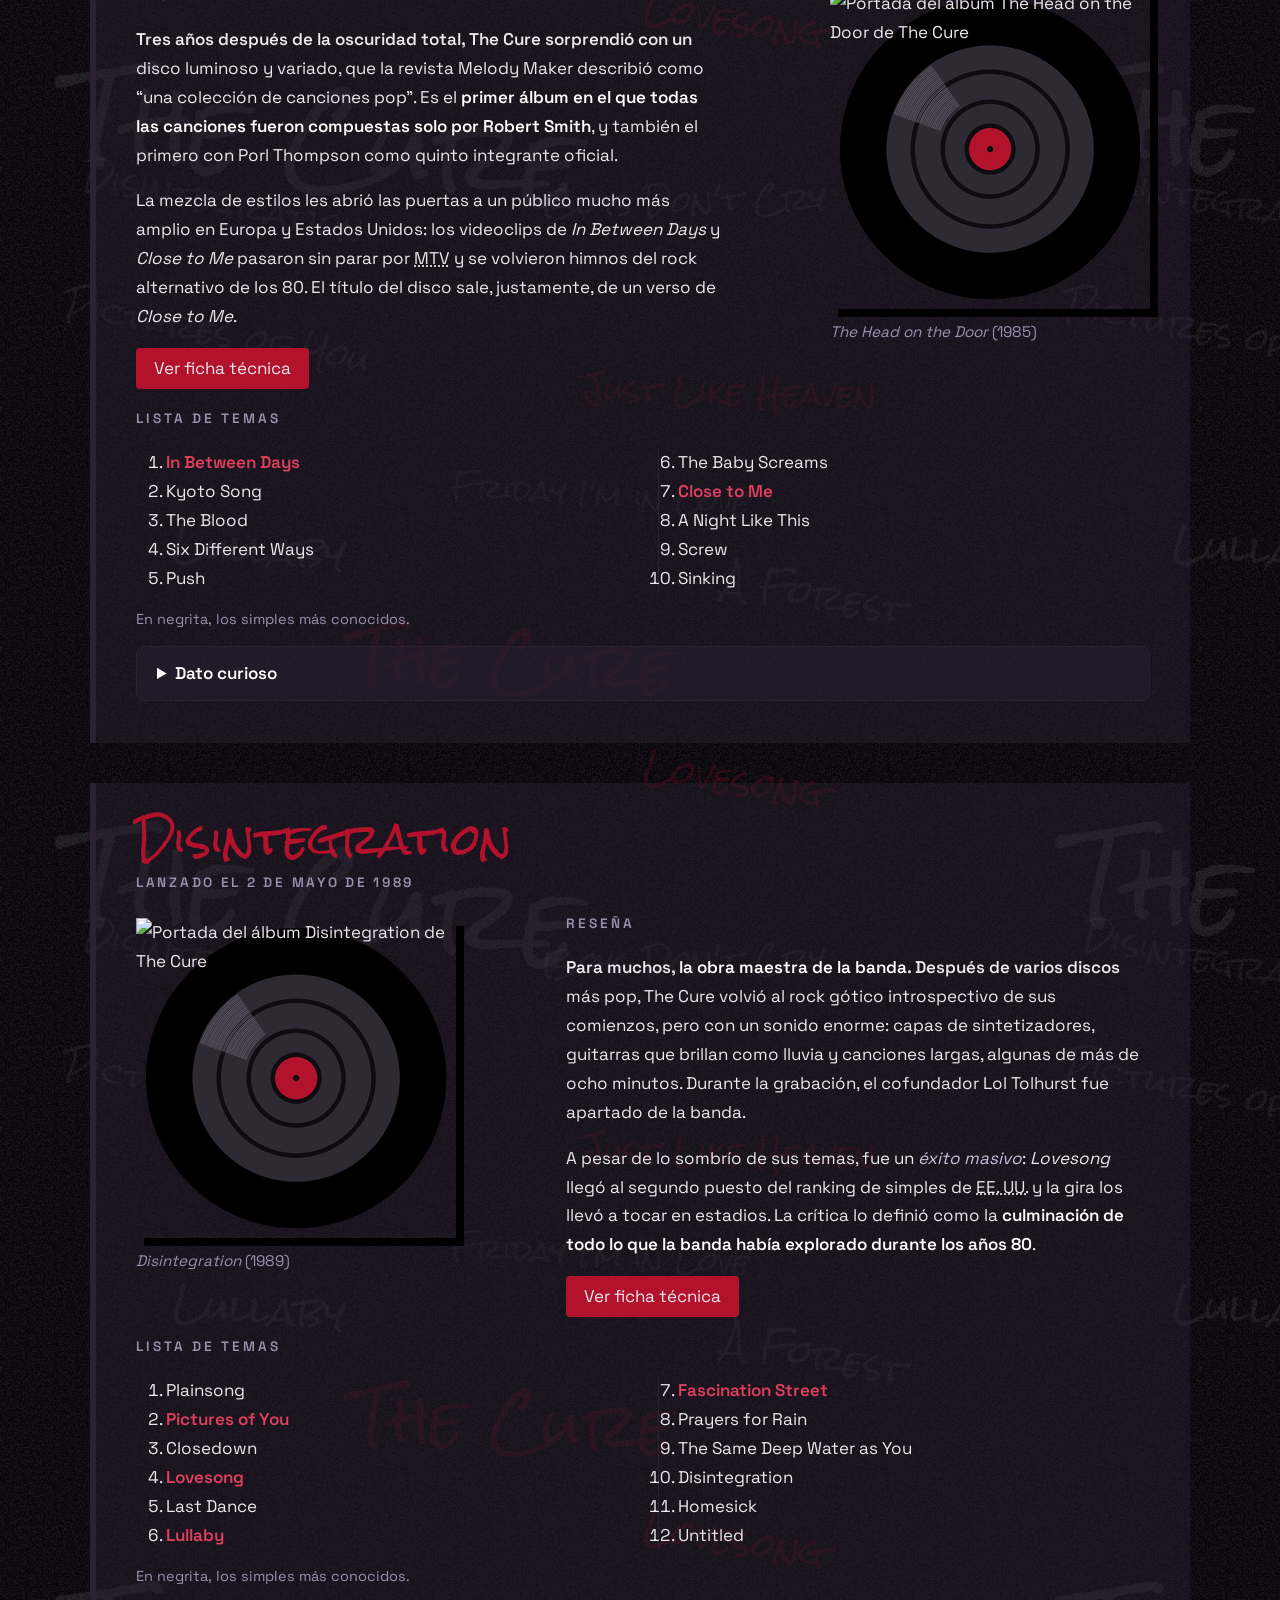
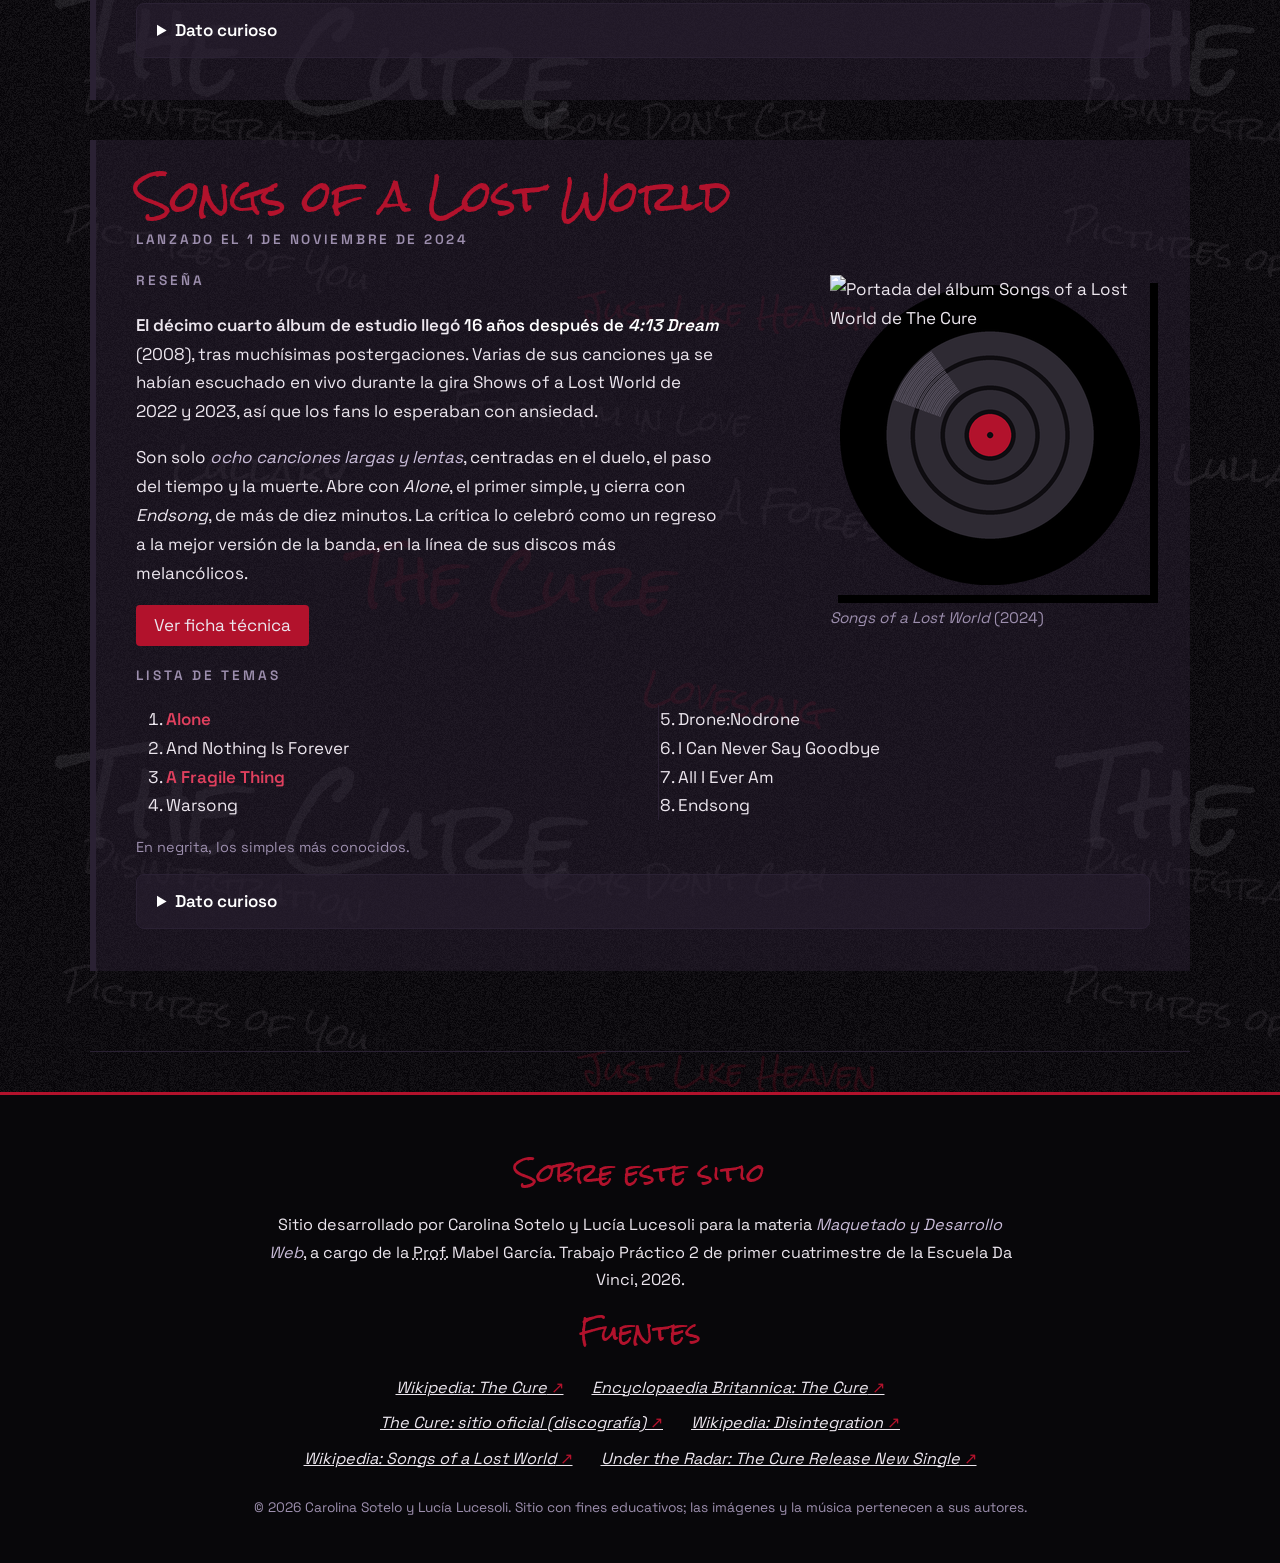
==== commit 940ec7d4: "Update discografia.html" ====
--- a/discografia.html
+++ b/discografia.html
@@ -1,19 +1,14 @@
 <!DOCTYPE html>
 <html lang="es">
-
 <head>
 	<meta charset="UTF-8">
 	<meta name="viewport" content="width=device-width, initial-scale=1.0">
-	<meta name="description"
-		content="Discografía de The Cure: Pornography, The Head on the Door, Disintegration y Songs of a Lost World, con reseñas, temas y fichas técnicas.">
 	<title>The Cure | Discografía</title>
 	<link rel="stylesheet" href="css/estilos.css">
 </head>
-
 <body>
-	<!-- Encabezado: logo, menú y redes -->
 	<header id="encabezado">
-		<h1><span lang="en"><a href="index.html">The Cure</a></span></h1>
+		<h1><span lang="en">The Cure</span></h1>
 		<nav>
 			<ul>
 				<li><a href="index.html">Inicio</a></li>
@@ -21,12 +16,9 @@
 			</ul>
 		</nav>
 		<ul class="redes">
-			<li><a href="https://www.thecure.com/" target="_blank" title="Sitio oficial de The Cure">Sitio oficial</a>
-			</li>
-			<li><a href="https://open.spotify.com/artist/7bu3H8JO7d0UbMoVzbo70s" target="_blank"
-					title="The Cure en Spotify">Spotify</a></li>
-			<li><a href="https://www.instagram.com/thecure/" target="_blank" title="The Cure en Instagram">Instagram</a>
-			</li>
+			<li><a href="https://www.thecure.com/" target="_blank" title="Sitio oficial de The Cure">Sitio oficial</a></li>
+			<li><a href="https://open.spotify.com/artist/7bu3H8JO7d0UbMoVzbo70s" target="_blank" title="The Cure en Spotify">Spotify</a></li>
+			<li><a href="https://www.instagram.com/thecure/" target="_blank" title="The Cure en Instagram">Instagram</a></li>
 			<li><a href="https://www.youtube.com/@thecure" target="_blank" title="The Cure en YouTube">YouTube</a></li>
 		</ul>
 	</header>
@@ -34,42 +26,26 @@
 	<main>
 		<section id="discografia">
 			<h2>Discografía</h2>
-			<p class="bajada"><span lang="en">The Cure</span> publicó catorce álbumes de estudio en más de cuarenta
-				años. Elegimos <strong>cuatro discos fundamentales</strong> que muestran cómo cambió su sonido: de la
-				oscuridad absoluta al pop, y de vuelta a la melancolía.</p>
-			<!-- Menú de anclas a cada disco -->
+			<p class="bajada"><span lang="en">The Cure</span> publicó catorce álbumes de estudio en más de cuarenta años. Elegimos <strong>cuatro discos fundamentales</strong> que muestran cómo cambió su sonido: de la oscuridad absoluta al pop, y de vuelta a la melancolía.</p>
 			<nav class="menu-discos">
 				<ul>
-					<li><a href="#pornography"><span lang="en">Pornography</span> <span class="anio">1982</span></a>
-					</li>
-					<li><a href="#head-on-the-door"><span lang="en">The Head on the Door</span> <span
-								class="anio">1985</span></a></li>
-					<li><a href="#disintegration"><span lang="en">Disintegration</span> <span
-								class="anio">1989</span></a></li>
-					<li><a href="#songs-of-a-lost-world"><span lang="en">Songs of a Lost World</span> <span
-								class="anio">2024</span></a></li>
+					<li><a href="#pornography"><span lang="en">Pornography</span> <span class="anio">1982</span></a></li>
+					<li><a href="#head-on-the-door"><span lang="en">The Head on the Door</span> <span class="anio">1985</span></a></li>
+					<li><a href="#disintegration"><span lang="en">Disintegration</span> <span class="anio">1989</span></a></li>
+					<li><a href="#songs-of-a-lost-world"><span lang="en">Songs of a Lost World</span> <span class="anio">2024</span></a></li>
 				</ul>
 			</nav>
-			<!-- Disco: Pornography -->
 			<article id="pornography" class="disco">
 				<h3 lang="en">Pornography</h3>
 				<p class="lanzamiento">Lanzado el 4 de mayo de 1982</p>
 				<figure class="portada">
-					<img src="" width="320" height="320" alt="Portada del álbum Pornography de The Cure">
+					<img src=" " width="320" height="320" alt="Portada del álbum Pornography de The Cure">
 					<figcaption><cite lang="en">Pornography</cite> (1982)</figcaption>
 				</figure>
 				<section class="resena">
 					<h4>Reseña</h4>
-					<p>El cuarto álbum de la banda cierra la llamada «trilogía oscura» que habían empezado con <cite
-							lang="en">Seventeen Seconds</cite> y <cite lang="en">Faith</cite>. Fue grabado entre enero y
-						abril de 1982, en una época en la que Robert Smith atravesaba un <strong>fuerte desgaste
-							emocional</strong>, y se nota: es un disco asfixiante, con baterías tribales, un bajo
-						opresivo y una voz que suena desesperada y lejana.</p>
-					<p>Arranca con uno de los versos más desoladores de su carrera, <q lang="en">It doesn't matter if we
-							all die</q>, y casi no da respiro. Aun así, se convirtió en su <em>primer disco en el Top 10
-							británico</em> y hoy es considerado un <strong>hito en el desarrollo del rock
-							gótico</strong>. Fue además el último álbum con Lol Tolhurst en la batería: a partir de ahí
-						pasó a los teclados.</p>
+					<p>El cuarto álbum de la banda cierra la llamada "trilogía oscura" que habían empezado con <cite lang="en">Seventeen Seconds</cite> y <cite lang="en">Faith</cite>. Fue grabado entre enero y abril de 1982, en una época en la que Robert Smith atravesaba un <strong>fuerte desgaste emocional</strong>, y se nota: es un disco asfixiante, con baterías tribales, un bajo opresivo y una voz que suena desesperada y lejana.</p>
+					<p>Arranca con uno de los versos más desoladores de su carrera, <q lang="en">It doesn't matter if we all die</q>, y casi no da respiro. Aun así, se convirtió en su <em>primer disco en el Top 10 británico</em> y hoy es considerado un <strong>hito en el desarrollo del rock gótico</strong>. Fue además el último álbum con Lol Tolhurst en la batería: a partir de ahí pasó a los teclados.</p>
 					<p class="ver-ficha"><a href="#ficha-pornography">Ver ficha técnica</a></p>
 				</section>
 				<section class="temas">
@@ -88,8 +64,7 @@
 				</section>
 				<details>
 					<summary>Dato curioso</summary>
-					<p>El disco se presentó con el simple doble «The Hanging Garden» / «One Hundred Years», dos
-						canciones que siguen siendo infaltables en sus shows.</p>
+					<p>El disco se presentó con el simple doble <cite lang="en">The Hanging Garden</cite> / <cite lang="en">One Hundred Years</cite>, dos canciones que siguen siendo infaltables en sus shows.</p>
 				</details>
 				<div class="modal" id="ficha-pornography">
 					<section class="modal-caja">
@@ -106,14 +81,12 @@
 							<dt>Duración</dt>
 							<dd>43:30 minutos</dd>
 							<dt>Repercusión</dt>
-							<dd>Puesto 8 en el ranking de álbumes del <abbr title="United Kingdom" lang="en">UK</abbr>
-							</dd>
+							<dd>Puesto 8 en el ranking de álbumes del <abbr title="United Kingdom" lang="en">UK</abbr></dd>
 						</dl>
 						<p><a href="#pornography" class="cerrar" title="Cerrar ficha técnica">Cerrar</a></p>
 					</section>
 				</div>
 			</article>
-			<!-- Disco: The Head on the Door -->
 			<article id="head-on-the-door" class="disco">
 				<h3 lang="en">The Head on the Door</h3>
 				<p class="lanzamiento">Lanzado en agosto de 1985</p>
@@ -123,16 +96,8 @@
 				</figure>
 				<section class="resena">
 					<h4>Reseña</h4>
-					<p>Tres años después de la oscuridad total, <span lang="en">The Cure</span> sorprendió con un disco
-						luminoso y variado, que la revista <span lang="en">Melody Maker</span> describió como <em>«una
-							colección de canciones pop»</em>. Es el <strong>primer álbum en el que todas las canciones
-							fueron compuestas solo por Robert Smith</strong>, y también el primero con Porl Thompson
-						como quinto integrante oficial.</p>
-					<p>La mezcla de estilos les abrió las puertas a un público mucho más amplio en Europa y Estados
-						Unidos: los videoclips de <cite lang="en">In Between Days</cite> y <cite lang="en">Close to
-							Me</cite> pasaron sin parar por <abbr title="Music Television" lang="en">MTV</abbr> y se
-						volvieron himnos del rock alternativo de los 80. El título del disco sale, justamente, de un
-						verso de <cite lang="en">Close to Me</cite>.</p>
+					<p>Tres años después de la oscuridad total, <span lang="en">The Cure</span> sorprendió con un disco luminoso y variado, que la revista <span lang="en">Melody Maker</span> describió como <q>una colección de canciones pop</q>. Es el <strong>primer álbum en el que todas las canciones fueron compuestas solo por Robert Smith</strong>, y también el primero con Porl Thompson como quinto integrante oficial.</p>
+					<p>La mezcla de estilos les abrió las puertas a un público mucho más amplio en Europa y Estados Unidos: los videoclips de <cite lang="en">In Between Days</cite> y <cite lang="en">Close to Me</cite> pasaron sin parar por <abbr title="Music Television" lang="en">MTV</abbr> y se volvieron himnos del rock alternativo de los 80. El título del disco sale, justamente, de un verso de <cite lang="en">Close to Me</cite>.</p>
 					<p class="ver-ficha"><a href="#ficha-head-on-the-door">Ver ficha técnica</a></p>
 				</section>
 				<section class="temas">
@@ -153,8 +118,7 @@
 				</section>
 				<details>
 					<summary>Dato curioso</summary>
-					<p>En «A Night Like This» se luce un solo de saxofón grabado por Ron Howe, de la banda Fools Dance.
-					</p>
+					<p>En <cite lang="en">A Night Like This</cite> se luce un solo de saxofón grabado por Ron Howe, de la banda <span lang="en">Fools Dance</span>.</p>
 				</details>
 				<div class="modal" id="ficha-head-on-the-door">
 					<section class="modal-caja">
@@ -163,8 +127,7 @@
 							<dt>Lanzamiento</dt>
 							<dd>agosto de 1985</dd>
 							<dt>Sello</dt>
-							<dd>Fiction Records (<abbr title="United Kingdom" lang="en">UK</abbr>) / Elektra (<abbr
-									title="Estados Unidos">EE. UU.</abbr>)</dd>
+							<dd>Fiction Records (<abbr title="United Kingdom" lang="en">UK</abbr>) / Elektra (<abbr title="Estados Unidos">EE. UU.</abbr>)</dd>
 							<dt>Producción</dt>
 							<dd>Robert Smith y David M. Allen</dd>
 							<dt>Grabación</dt>
@@ -172,33 +135,23 @@
 							<dt>Duración</dt>
 							<dd>37:46 minutos</dd>
 							<dt>Repercusión</dt>
-							<dd>Puesto 7 en el ranking de álbumes del <abbr title="United Kingdom" lang="en">UK</abbr>
-							</dd>
+							<dd>Puesto 7 en el ranking de álbumes del <abbr title="United Kingdom" lang="en">UK</abbr></dd>
 						</dl>
 						<p><a href="#head-on-the-door" class="cerrar" title="Cerrar ficha técnica">Cerrar</a></p>
 					</section>
 				</div>
 			</article>
-			<!-- Disco: Disintegration -->
 			<article id="disintegration" class="disco">
 				<h3 lang="en">Disintegration</h3>
 				<p class="lanzamiento">Lanzado el 2 de mayo de 1989</p>
 				<figure class="portada">
-					<img src=" " width="320" height="320" alt="Portada del álbum Disintegration de The Cure">
+					<img src="" width="320" height="320" alt="Portada del álbum Disintegration de The Cure">
 					<figcaption><cite lang="en">Disintegration</cite> (1989)</figcaption>
 				</figure>
 				<section class="resena">
 					<h4>Reseña</h4>
-					<p>Para muchos, <strong>la obra maestra de la banda</strong>. Después de varios discos más pop,
-						<span lang="en">The Cure</span> volvió al rock gótico introspectivo de sus comienzos, pero con
-						un sonido enorme: capas de sintetizadores, guitarras que brillan como lluvia y canciones largas,
-						algunas de más de ocho minutos. Durante la grabación, el cofundador Lol Tolhurst fue apartado de
-						la banda.
-					</p>
-					<p>A pesar de lo sombrío de sus temas, fue un <em>éxito masivo</em>: <cite lang="en">Lovesong</cite>
-						llegó al segundo puesto del ranking de simples de <abbr title="Estados Unidos">EE. UU.</abbr> y
-						la gira los llevó a tocar en estadios. La crítica lo definió como la <strong>culminación de todo
-							lo que la banda había explorado durante los años 80</strong>.</p>
+					<p>Para muchos, <strong>la obra maestra de la banda</strong>. Después de varios discos más pop, <span lang="en">The Cure</span> volvió al rock gótico introspectivo de sus comienzos, pero con un sonido enorme: capas de sintetizadores, guitarras que brillan como lluvia y canciones largas, algunas de más de ocho minutos. Durante la grabación, el cofundador Lol Tolhurst fue apartado de la banda.</p>
+					<p>A pesar de lo sombrío de sus temas, fue un <em>éxito masivo</em>: <cite lang="en">Lovesong</cite> llegó al segundo puesto del ranking de simples de <abbr title="Estados Unidos">EE. UU.</abbr> y la gira los llevó a tocar en estadios. La crítica lo definió como la <strong>culminación de todo lo que la banda había explorado durante los años 80</strong>.</p>
 					<p class="ver-ficha"><a href="#ficha-disintegration">Ver ficha técnica</a></p>
 				</section>
 				<section class="temas">
@@ -221,8 +174,7 @@
 				</section>
 				<details>
 					<summary>Dato curioso</summary>
-					<p>En un capítulo de South Park, el personaje de Kyle le dice a Robert Smith que Disintegration es
-						«el mejor disco de la historia».</p>
+					<p>En un capítulo de <cite lang="en">South Park</cite>, el personaje de Kyle le dice a Robert Smith que <cite lang="en">Disintegration</cite> es <q>el mejor disco de la historia</q>.</p>
 				</details>
 				<div class="modal" id="ficha-disintegration">
 					<section class="modal-caja">
@@ -239,31 +191,23 @@
 							<dt>Duración</dt>
 							<dd>71:45 minutos</dd>
 							<dt>Repercusión</dt>
-							<dd>Puesto 3 en el <abbr title="United Kingdom" lang="en">UK</abbr> y 12 en <abbr
-									title="Estados Unidos">EE. UU.</abbr></dd>
+							<dd>Puesto 3 en el <abbr title="United Kingdom" lang="en">UK</abbr> y 12 en <abbr title="Estados Unidos">EE. UU.</abbr></dd>
 						</dl>
 						<p><a href="#disintegration" class="cerrar" title="Cerrar ficha técnica">Cerrar</a></p>
 					</section>
 				</div>
 			</article>
-			<!-- Disco: Songs of a Lost World -->
 			<article id="songs-of-a-lost-world" class="disco">
 				<h3 lang="en">Songs of a Lost World</h3>
 				<p class="lanzamiento">Lanzado el 1 de noviembre de 2024</p>
 				<figure class="portada">
-					<img src=" " width="320" height="320" alt="Portada del álbum Songs of a Lost World de The Cure">
+					<img src="" width="320" height="320" alt="Portada del álbum Songs of a Lost World de The Cure">
 					<figcaption><cite lang="en">Songs of a Lost World</cite> (2024)</figcaption>
 				</figure>
 				<section class="resena">
 					<h4>Reseña</h4>
-					<p>El décimo cuarto álbum de estudio llegó <strong>16 años después de <cite lang="en">4:13
-								Dream</cite></strong> (2008), tras muchísimas postergaciones. Varias de sus canciones ya
-						se habían escuchado en vivo durante la gira <span lang="en">Shows of a Lost World</span> de 2022
-						y 2023, así que los fans lo esperaban con ansiedad.</p>
-					<p>Son solo <em>ocho canciones largas y lentas</em>, centradas en el duelo, el paso del tiempo y la
-						muerte. Abre con <cite lang="en">Alone</cite>, el primer simple, y cierra con <cite
-							lang="en">Endsong</cite>, de más de diez minutos. La crítica lo celebró como un regreso a la
-						mejor versión de la banda, en la línea de sus discos más melancólicos.</p>
+					<p>El décimo cuarto álbum de estudio llegó <strong>16 años después de <cite lang="en">4:13 Dream</cite></strong> (2008), tras muchísimas postergaciones. Varias de sus canciones ya se habían escuchado en vivo durante la gira <span lang="en">Shows of a Lost World</span> de 2022 y 2023, así que los fans lo esperaban con ansiedad.</p>
+					<p>Son solo <em>ocho canciones largas y lentas</em>, centradas en el duelo, el paso del tiempo y la muerte. Abre con <cite lang="en">Alone</cite>, el primer simple, y cierra con <cite lang="en">Endsong</cite>, de más de diez minutos. La crítica lo celebró como un regreso a la mejor versión de la banda, en la línea de sus discos más melancólicos.</p>
 					<p class="ver-ficha"><a href="#ficha-songs-of-a-lost-world">Ver ficha técnica</a></p>
 				</section>
 				<section class="temas">
@@ -282,8 +226,7 @@
 				</section>
 				<details>
 					<summary>Dato curioso</summary>
-					<p>La portada muestra «Bagatelle», una escultura de 1975 del artista esloveno Janez Pirnat, en un
-						diseño de Andy Vella, colaborador histórico de la banda.</p>
+					<p>La portada muestra <cite>Bagatelle</cite>, una escultura de 1975 del artista esloveno Janez Pirnat, en un diseño de Andy Vella, colaborador histórico de la banda.</p>
 				</details>
 				<div class="modal" id="ficha-songs-of-a-lost-world">
 					<section class="modal-caja">
@@ -309,34 +252,23 @@
 		</section>
 	</main>
 
-	<!-- Pie: créditos y fuentes -->
 	<footer id="pie">
 		<section class="creditos">
 			<h2>Sobre este sitio</h2>
-			<p>Sitio desarrollado por Carolina Sotelo y Lucía Lucesoli para la materia <em>Maquetado y Desarrollo
-					Web</em>, a cargo de la <abbr title="profesora">Prof.</abbr> Mabel García. Trabajo Práctico 2 de
-				primer cuatrimestre de la Escuela Da Vinci, 2026.</p>
+			<p>Sitio desarrollado por Carolina Sotelo y Lucía Lucesoli para la materia <em>Maquetado y Desarrollo Web</em>, a cargo de la <abbr title="profesora">Prof.</abbr> Mabel García. Trabajo Práctico 2 de primer cuatrimestre de la Escuela Da Vinci, 2026.</p>
 		</section>
 		<section class="fuentes">
 			<h2>Fuentes</h2>
 			<ul>
-				<li><a href="https://en.wikipedia.org/wiki/The_Cure" target="_blank"><cite>Wikipedia: The
-							Cure</cite></a></li>
-				<li><a href="https://www.britannica.com/topic/the-Cure" target="_blank"><cite>Encyclopaedia Britannica:
-							The Cure</cite></a></li>
-				<li><a href="https://www.thecure.com/" target="_blank"><cite>The Cure: sitio oficial
-							(discografía)</cite></a></li>
-				<li><a href="https://en.wikipedia.org/wiki/Disintegration_(The_Cure_album)"
-						target="_blank"><cite>Wikipedia: Disintegration</cite></a></li>
-				<li><a href="https://en.wikipedia.org/wiki/Songs_of_a_Lost_World" target="_blank"><cite>Wikipedia: Songs
-							of a Lost World</cite></a></li>
-				<li><a href="https://www.undertheradarmag.com/news/the_cure_release_new_single_a_fragile_thing"
-						target="_blank"><cite>Under the Radar: The Cure Release New Single</cite></a></li>
+				<li><a href="https://en.wikipedia.org/wiki/The_Cure" target="_blank"><cite>Wikipedia: The Cure</cite></a></li>
+				<li><a href="https://www.britannica.com/topic/the-Cure" target="_blank"><cite>Encyclopaedia Britannica: The Cure</cite></a></li>
+				<li><a href="https://www.thecure.com/" target="_blank"><cite>The Cure: sitio oficial (discografía)</cite></a></li>
+				<li><a href="https://en.wikipedia.org/wiki/Disintegration_(The_Cure_album)" target="_blank"><cite>Wikipedia: Disintegration</cite></a></li>
+				<li><a href="https://en.wikipedia.org/wiki/Songs_of_a_Lost_World" target="_blank"><cite>Wikipedia: Songs of a Lost World</cite></a></li>
+				<li><a href="https://www.undertheradarmag.com/news/the_cure_release_new_single_a_fragile_thing" target="_blank"><cite>Under the Radar: The Cure Release New Single</cite></a></li>
 			</ul>
 		</section>
-		<p class="copy">&copy; 2026 Carolina Sotelo y Lucía Lucesoli. Sitio con fines educativos; las imágenes y la
-			música pertenecen a sus autores.</p>
+		<p class="copy">&copy; 2026 Carolina Sotelo y Lucía Lucesoli. Sitio con fines educativos; las imágenes y la música pertenecen a sus autores.</p>
 	</footer>
 </body>
-
-</html>+</html>
